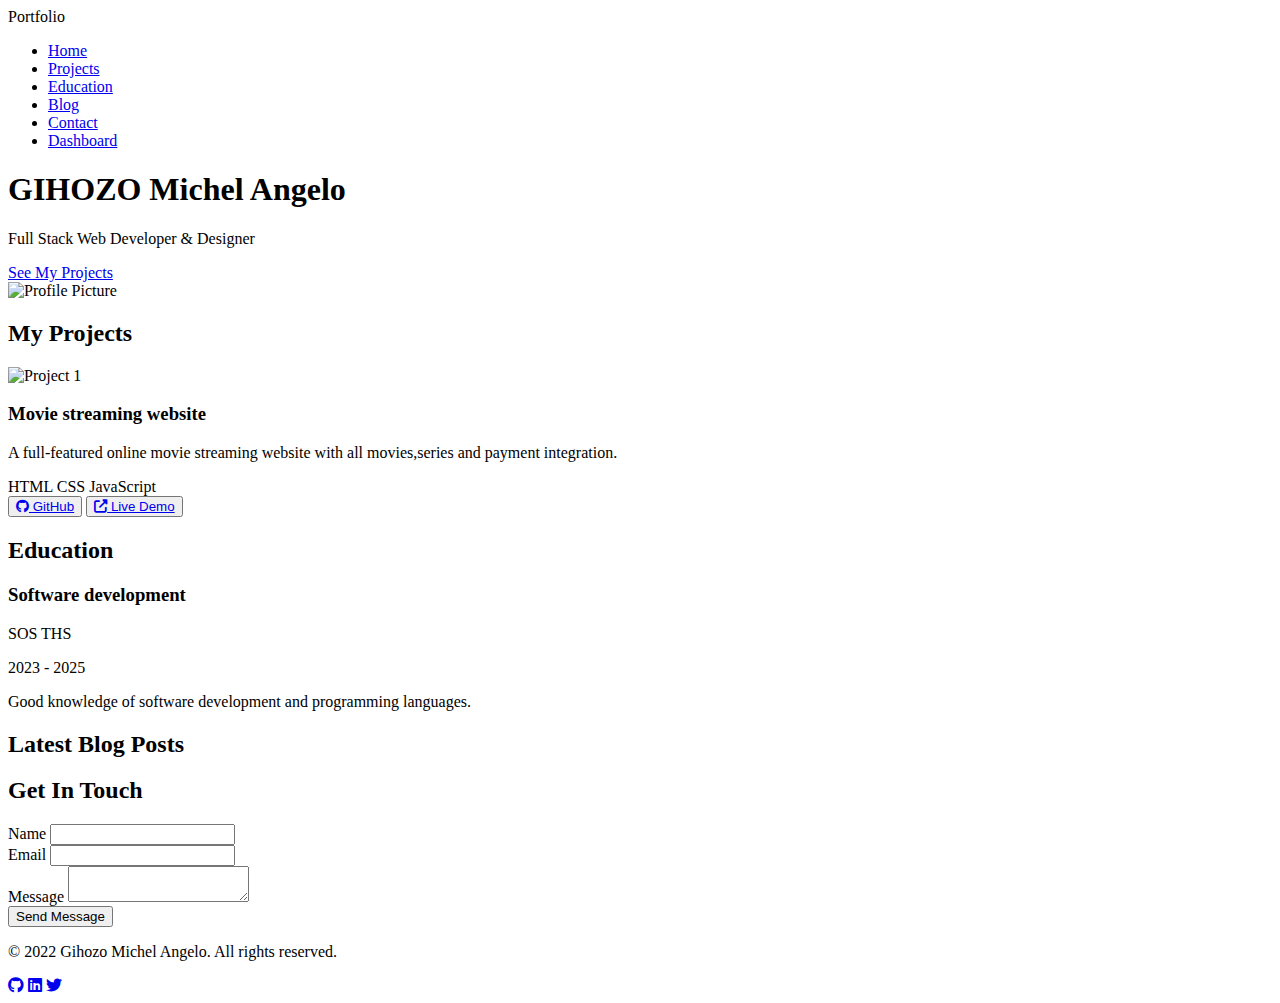
==== index.html @ 3936ee54 "Create index.html" ====
<!DOCTYPE html>
<html lang="en">
<head>
    <meta charset="UTF-8">
    <meta name="viewport" content="width=device-width, initial-scale=1.0">
    <title>My Portfolio</title>
    <link rel="stylesheet" href="css/style.css">
    <link rel="stylesheet" href="https://cdnjs.cloudflare.com/ajax/libs/font-awesome/6.5.1/css/all.min.css">
    <link href="https://fonts.googleapis.com/css2?family=Poppins:wght@300;400;500;600;700&display=swap" rel="stylesheet">
</head>
<body>
    <nav class="navbar">
        <div class="nav-brand">Portfolio</div>
        <ul class="nav-menu">
            <li><a href="#home">Home</a></li>
            <li><a href="#projects">Projects</a></li>
            <li><a href="#education">Education</a></li>
            <li><a href="#blog">Blog</a></li>
            <li><a href="#contact">Contact</a></li>
            <li><a href="dashboard.html" class="dashboard-link">Dashboard</a></li>
        </ul>
        <div class="hamburger">
            <span class="bar"></span>
            <span class="bar"></span>
            <span class="bar"></span>
        </div>
    </nav>

    <section id="home" class="hero">
        <div class="hero-content">
            <div class="hero-text">
                <h1>GIHOZO Michel Angelo</h1>
                <p class="tagline">Full Stack Web Developer & Designer</p>
                <a href="#projects" class="cta-button">See My Projects</a>
            </div>
            <div class="hero-image">
                <img src="🐻.jpg" alt="Profile Picture">
            </div>
        </div>
    </section>

    <section id="projects" class="projects">
        <h2>My Projects</h2>
        <div class="projects-grid">
            <div class="project-card">
                <img src="images/project1.jpg" alt="Project 1">
                <h3>Movie streaming website</h3>
                <p>A full-featured online movie streaming website with all movies,series and payment integration.</p>
                <div class="technologies">
                    <span>HTML</span>
                    <span>CSS</span>
                    <span>JavaScript</span>
                </div>
                <div class="project-links">
                    <button class="submit-btn1">
                      <a href="#" class="github-link"><i class="fab fa-github"></i> GitHub</a>
                    </button>
                    <button class="submit-btn1">
                     <a href="https://iwacucinemaa.netlify.app" class="demo-link"><i class="fas fa-external-link-alt"></i> Live Demo</a>
                    </button>
                </div>
            </div>
        </div>
    </section>

    <section id="education" class="education">
        <h2>Education</h2>
        <div class="education-timeline">
            <div class="education-item">
                <h3>Software development</h3>
                <p class="school">SOS THS</p>
                <p class="duration">2023 - 2025</p>
                <p class="description">Good knowledge of software development and programming languages.</p>
            </div>
        </div>
    </section>

    <section id="blog" class="blog">
        <h2>Latest Blog Posts</h2>
        <div class="blog-grid" id="blogPosts">
        </div>
    </section>

    
    <section id="contact" class="contact">
        <h2>Get In Touch</h2>
        <div class="contact-container">
            <form id="contactForm" class="contact-form">
                <div class="form-group">
                    <label for="name">Name</label>
                    <input type="text" id="name" name="name" required>
                </div>
                <div class="form-group">
                    <label for="email">Email</label>
                    <input type="email" id="email" name="email" required>
                </div>
                <div class="form-group">
                    <label for="message">Message</label>
                    <textarea id="message" name="message" required></textarea>
                </div>
                <button type="submit" class="submit-btn">Send Message</button>
            </form>
        </div>
    </section>

    <!-- Footer -->
    <footer class="footer">
        <div class="footer-content">
            <div class="footer-info">
                <p>&copy; 2022 Gihozo Michel Angelo. All rights reserved.</p>
            </div>
            <div class="social-links">
                <a href="https://github.com/angelo-xo"><i class="fab fa-github"></i></a>
                <a href="https://linkedin.com/in/...."><i class="fab fa-linkedin"></i></a>
                <a href="https://x.com/"><i class="fab fa-twitter"></i></a>
            </div>
        </div>
    </footer>

    <script src="js/main.js"></script>
</body>
</html>
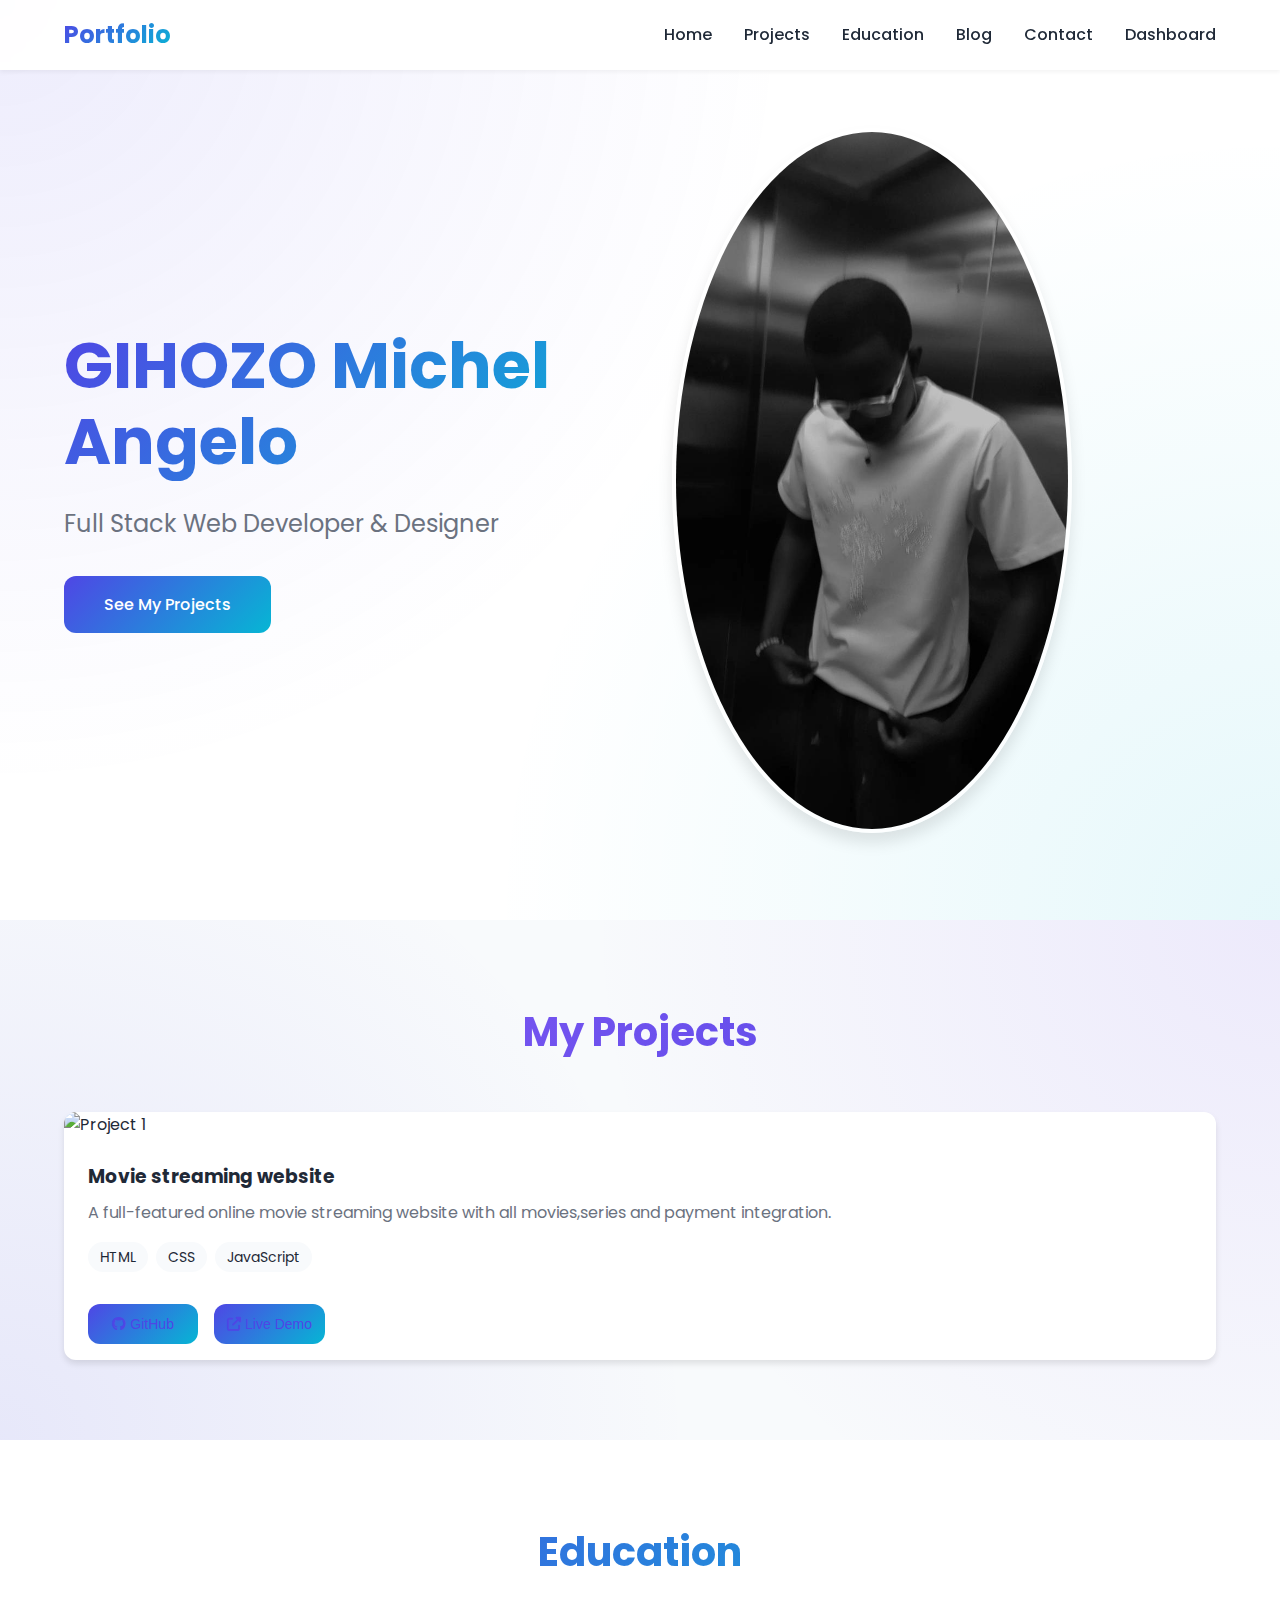
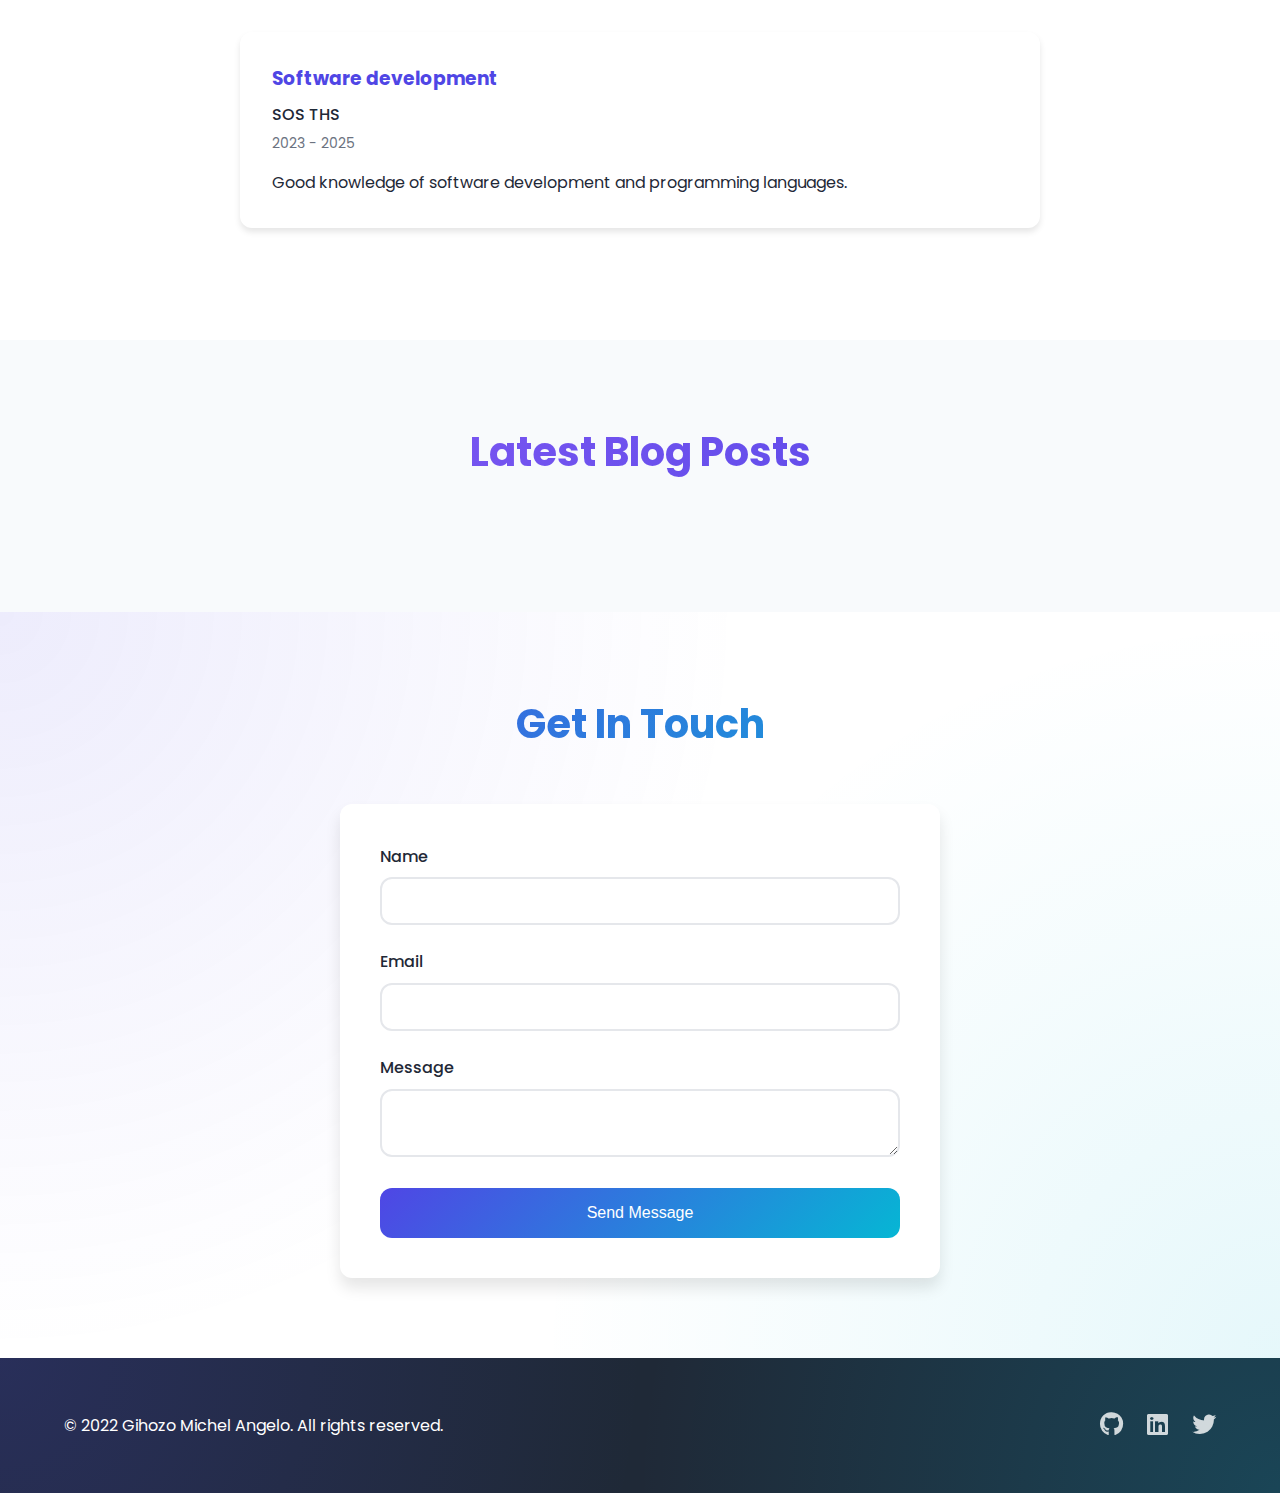
==== commit ffb399f1: "index.html" ====
--- a/index.html
+++ b/index.html
@@ -4,7 +4,7 @@
     <meta charset="UTF-8">
     <meta name="viewport" content="width=device-width, initial-scale=1.0">
     <title>My Portfolio</title>
-    <link rel="stylesheet" href="css/style.css">
+    <link rel="stylesheet" href="style.css">
     <link rel="stylesheet" href="https://cdnjs.cloudflare.com/ajax/libs/font-awesome/6.5.1/css/all.min.css">
     <link href="https://fonts.googleapis.com/css2?family=Poppins:wght@300;400;500;600;700&display=swap" rel="stylesheet">
 </head>
--- a/style.css
+++ b/style.css
@@ -0,0 +1,675 @@
+:root {
+    --primary-color: #4f46e5;
+    --primary-dark: #4338ca;
+    --secondary-color: #06b6d4;
+    --accent-color: #8b5cf6;
+    --text-color: #1f2937;
+    --light-text: #6b7280;
+    --background: #ffffff;
+    --section-bg: #f8fafc;
+    --gradient-1: linear-gradient(135deg, #4f46e5 0%, #06b6d4 100%);
+    --gradient-2: linear-gradient(135deg, #8b5cf6 0%, #4f46e5 100%);
+    --shadow-sm: 0 2px 4px rgba(0,0,0,0.05);
+    --shadow-md: 0 4px 6px rgba(0,0,0,0.1);
+    --shadow-lg: 0 10px 15px rgba(0,0,0,0.1);
+    --transition: all 0.3s cubic-bezier(0.4, 0, 0.2, 1);
+    --border-radius: 12px;
+}
+
+* {
+    margin: 0;
+    padding: 0;
+    box-sizing: border-box;
+}
+
+html {
+    scroll-behavior: smooth;
+}
+
+body {
+    font-family: 'Poppins', sans-serif;
+    line-height: 1.6;
+    color: var(--text-color);
+    background-color: var(--background);
+}
+
+::-webkit-scrollbar {
+    width: 10px;
+}
+
+::-webkit-scrollbar-track {
+    background: var(--section-bg);
+}
+
+::-webkit-scrollbar-thumb {
+    background: var(--primary-color);
+    border-radius: 5px;
+}
+
+::-webkit-scrollbar-thumb:hover {
+    background: var(--primary-dark);
+}
+
+.navbar {
+    position: fixed;
+    top: 0;
+    width: 100%;
+    background: rgba(255, 255, 255, 0.95);
+    backdrop-filter: blur(10px);
+    padding: 1rem 5%;
+    display: flex;
+    justify-content: space-between;
+    align-items: center;
+    box-shadow: var(--shadow-sm);
+    z-index: 1000;
+    transition: var(--transition);
+}
+
+.navbar.scrolled {
+    padding: 0.8rem 5%;
+    background: rgba(255, 255, 255, 0.98);
+}
+
+.nav-brand {
+    font-size: 1.5rem;
+    font-weight: 700;
+    background: var(--gradient-1);
+    -webkit-background-clip: text;
+    background-clip: text;
+    -webkit-text-fill-color: transparent;
+}
+
+.nav-menu {
+    display: flex;
+    list-style: none;
+    gap: 2rem;
+}
+
+.nav-menu a {
+    text-decoration: none;
+    color: var(--text-color);
+    font-weight: 500;
+    transition: var(--transition);
+    position: relative;
+}
+
+.nav-menu a::after {
+    content: '';
+    position: absolute;
+    bottom: -5px;
+    left: 0;
+    width: 0;
+    height: 2px;
+    background: var(--gradient-1);
+    transition: var(--transition);
+}
+
+.nav-menu a:hover::after {
+    width: 100%;
+}
+
+.hamburger {
+    display: none;
+    cursor: pointer;
+}
+
+.bar {
+    display: block;
+    width: 25px;
+    height: 3px;
+    margin: 5px auto;
+    background-color: var(--text-color);
+    transition: var(--transition);
+}
+
+.hero {
+    padding: 8rem 5% 5rem;
+    min-height: 100vh;
+    display: flex;
+    align-items: center;
+    background: 
+        radial-gradient(circle at 0% 0%, rgba(79, 70, 229, 0.1) 0%, transparent 50%),
+        radial-gradient(circle at 100% 100%, rgba(6, 182, 212, 0.1) 0%, transparent 50%);
+}
+
+.hero-content {
+    display: flex;
+    align-items: center;
+    gap: 4rem;
+    max-width: 1200px;
+    margin: 0 auto;
+}
+
+.hero-text {
+    flex: 1;
+    animation: slideInLeft 1s ease-out;
+}
+
+.hero-text h1 {
+    font-size: 4rem;
+    line-height: 1.2;
+    margin-bottom: 1.5rem;
+    background: var(--gradient-1);
+    -webkit-background-clip: text;
+    background-clip: text;
+    -webkit-text-fill-color: transparent;
+}
+
+.tagline {
+    font-size: 1.5rem;
+    color: var(--light-text);
+    margin-bottom: 2rem;
+}
+
+.hero-image {
+    flex: 1;
+    animation: floatAnimation 3s ease-in-out infinite;
+}
+
+.hero-image img {
+    width: 100%;
+    max-width: 400px;
+    border-radius: 50%;
+    box-shadow: var(--shadow-lg);
+    transition: var(--transition);
+    border: 4px solid rgba(255, 255, 255, 0.8);
+}
+
+.hero-image img:hover {
+    transform: scale(1.05);
+}
+
+.cta-button {
+    display: inline-block;
+    padding: 1rem 2.5rem;
+    background: var(--gradient-1);
+    color: white;
+    text-decoration: none;
+    border-radius: var(--border-radius);
+    font-weight: 500;
+    transition: var(--transition);
+    position: relative;
+    overflow: hidden;
+    z-index: 1;
+}
+
+.cta-button::before {
+    content: '';
+    position: absolute;
+    top: 0;
+    left: 0;
+    width: 100%;
+    height: 100%;
+    background: var(--gradient-2);
+    z-index: -1;
+    transition: var(--transition);
+    opacity: 0;
+}
+
+.cta-button:hover::before {
+    opacity: 1;
+}
+
+.cta-button:hover {
+    transform: translateY(-3px);
+    box-shadow: var(--shadow-lg);
+}
+
+.projects {
+    padding: 5rem 5%;
+    background: var(--section-bg);
+    position: relative;
+    overflow: hidden;
+}
+
+.projects::before {
+    content: '';
+    position: absolute;
+    top: 0;
+    left: 0;
+    width: 100%;
+    height: 100%;
+    background: 
+        radial-gradient(circle at 100% 0%, rgba(139, 92, 246, 0.1) 0%, transparent 50%),
+        radial-gradient(circle at 0% 100%, rgba(79, 70, 229, 0.1) 0%, transparent 50%);
+    pointer-events: none;
+}
+
+.projects h2 {
+    text-align: center;
+    margin-bottom: 3rem;
+    font-size: 2.5rem;
+    background: var(--gradient-2);
+    -webkit-background-clip: text;
+    background-clip: text;
+    -webkit-text-fill-color: transparent;
+}
+
+.projects-grid {
+    display: grid;
+    grid-template-columns: repeat(auto-fit, minmax(300px, 1fr));
+    gap: 2rem;
+    max-width: 1200px;
+    margin: 0 auto;
+}
+
+.project-card {
+    background: var(--background);
+    border-radius: var(--border-radius);
+    overflow: hidden;
+    box-shadow: var(--shadow-md);
+    transition: var(--transition);
+    position: relative;
+}
+
+.project-card::before {
+    content: '';
+    position: absolute;
+    top: 0;
+    left: 0;
+    width: 100%;
+    height: 100%;
+    background: var(--gradient-1);
+    opacity: 0;
+    transition: var(--transition);
+    z-index: 1;
+}
+
+.project-card:hover {
+    transform: translateY(-10px);
+    box-shadow: var(--shadow-lg);
+}
+
+.project-card:hover::before {
+    opacity: 0.1;
+}
+
+.project-card img {
+    width: 100%;
+    height: 200px;
+    object-fit: cover;
+    transition: var(--transition);
+}
+
+.project-card:hover img {
+    transform: scale(1.05);
+}
+
+.project-card h3 {
+    padding: 1.5rem 1.5rem 0.5rem;
+}
+
+.project-card p {
+    padding: 0 1.5rem 1rem;
+    color: var(--light-text);
+}
+
+.technologies {
+    padding: 0 1.5rem 1rem;
+    display: flex;
+    gap: 0.5rem;
+    flex-wrap: wrap;
+}
+
+.technologies span {
+    background: var(--section-bg);
+    padding: 0.25rem 0.75rem;
+    border-radius: 15px;
+    font-size: 0.875rem;
+}
+
+.project-links {
+    padding: 1rem 1.5rem;
+    display: flex;
+    gap: 1rem;
+}
+
+.project-links a {
+    text-decoration: none;
+    color: var(--primary-color);
+    font-size: 0.875rem;
+}
+
+.education {
+    padding: 5rem 5%;
+    position: relative;
+}
+
+.education h2 {
+    text-align: center;
+    margin-bottom: 3rem;
+    font-size: 2.5rem;
+    background: var(--gradient-1);
+    -webkit-background-clip: text;
+    background-clip: text;
+    -webkit-text-fill-color: transparent;
+}
+
+.education-timeline {
+    max-width: 800px;
+    margin: 0 auto;
+    position: relative;
+}
+
+.education-timeline::before {
+    content: '';
+    position: absolute;
+    left: 50%;
+    transform: translateX(-50%);
+    width: 2px;
+    height: 100%;
+    background: var(--gradient-1);
+}
+
+.education-item {
+    background: var(--background);
+    padding: 2rem;
+    border-radius: var(--border-radius);
+    margin-bottom: 2rem;
+    box-shadow: var(--shadow-md);
+    transition: var(--transition);
+    position: relative;
+}
+
+.education-item:hover {
+    transform: translateY(-5px);
+    box-shadow: var(--shadow-lg);
+}
+
+.education-item h3 {
+    color: var(--primary-color);
+    margin-bottom: 0.5rem;
+}
+
+.school {
+    font-weight: 500;
+    margin-bottom: 0.25rem;
+}
+
+.duration {
+    color: var(--light-text);
+    font-size: 0.875rem;
+    margin-bottom: 1rem;
+}
+
+.blog {
+    padding: 5rem 5%;
+    background: var(--section-bg);
+    position: relative;
+}
+
+.blog h2 {
+    text-align: center;
+    margin-bottom: 3rem;
+    font-size: 2.5rem;
+    background: var(--gradient-2);
+    -webkit-background-clip: text;
+    background-clip: text;
+    -webkit-text-fill-color: transparent;
+}
+
+.blog-grid {
+    display: grid;
+    grid-template-columns: repeat(auto-fit, minmax(300px, 1fr));
+    gap: 2rem;
+    max-width: 1200px;
+    margin: 0 auto;
+}
+
+.blog-post {
+    background: var(--background);
+    border-radius: var(--border-radius);
+    padding: 2rem;
+    box-shadow: var(--shadow-md);
+    transition: var(--transition);
+}
+
+.blog-post:hover {
+    transform: translateY(-5px);
+    box-shadow: var(--shadow-lg);
+}
+
+.contact {
+    padding: 5rem 5%;
+    position: relative;
+    overflow: hidden;
+}
+
+.contact::before {
+    content: '';
+    position: absolute;
+    top: 0;
+    left: 0;
+    width: 100%;
+    height: 100%;
+    background: 
+        radial-gradient(circle at 0% 0%, rgba(79, 70, 229, 0.1) 0%, transparent 50%),
+        radial-gradient(circle at 100% 100%, rgba(6, 182, 212, 0.1) 0%, transparent 50%);
+    pointer-events: none;
+}
+
+.contact h2 {
+    text-align: center;
+    margin-bottom: 3rem;
+    font-size: 2.5rem;
+    background: var(--gradient-1);
+    -webkit-background-clip: text;
+    background-clip: text;
+    -webkit-text-fill-color: transparent;
+}
+
+.contact-container {
+    max-width: 600px;
+    margin: 0 auto;
+}
+
+.contact-form {
+    background: var(--background);
+    padding: 2.5rem;
+    border-radius: var(--border-radius);
+    box-shadow: var(--shadow-lg);
+    max-width: 600px;
+    margin: 0 auto;
+    position: relative;
+}
+
+.form-group {
+    margin-bottom: 1.5rem;
+}
+
+.form-group label {
+    display: block;
+    margin-bottom: 0.5rem;
+    font-weight: 500;
+    color: var(--text-color);
+}
+
+.form-group input,
+.form-group textarea {
+    width: 100%;
+    padding: 0.75rem;
+    border: 2px solid #e5e7eb;
+    border-radius: var(--border-radius);
+    font-family: inherit;
+    transition: var(--transition);
+}
+
+.form-group input:focus,
+.form-group textarea:focus {
+    outline: none;
+    border-color: var(--primary-color);
+    box-shadow: 0 0 0 3px rgba(79, 70, 229, 0.1);
+}
+
+.submit-btn {
+    width: 100%;
+    padding: 1rem;
+    background: var(--gradient-1);
+    color: white;
+    border: none;
+    border-radius: var(--border-radius);
+    cursor: pointer;
+    font-size: 1rem;
+    font-weight: 500;
+    transition: var(--transition);
+    position: relative;
+    overflow: hidden;
+}
+.submit-btn1 {
+    width: 10%;
+    padding: 0.7rem;
+    background: var(--gradient-1);
+    color: white;
+    border: none;
+    border-radius: var(--border-radius);
+    cursor: pointer;
+    font-size: 1rem;
+    font-weight: 500;
+    transition: var(--transition);
+    position: relative;
+    overflow: hidden;
+}
+
+.submit-btn::before {
+    content: '';
+    position: absolute;
+    top: 0;
+    left: 0;
+    width: 100%;
+    height: 100%;
+    background: var(--gradient-2);
+    opacity: 0;
+    transition: var(--transition);
+}
+
+.submit-btn:hover::before {
+    opacity: 1;
+}
+                                                                        
+.footer {
+    background: var(--text-color);
+    color: white;
+    padding: 3rem 5%;
+    position: relative;
+    overflow: hidden;
+}
+
+.footer::before {
+    content: '';
+    position: absolute;
+    top: 0;
+    left: 0;
+    width: 100%;
+    height: 100%;
+    background: 
+        radial-gradient(circle at 0% 0%, rgba(79, 70, 229, 0.2) 0%, transparent 50%),
+        radial-gradient(circle at 100% 100%, rgba(6, 182, 212, 0.2) 0%, transparent 50%);
+    pointer-events: none;
+}
+
+.footer-content {
+    max-width: 1200px;
+    margin: 0 auto;
+    display: flex;
+    justify-content: space-between;
+    align-items: center;
+    position: relative;
+    z-index: 1;
+}
+
+.social-links {
+    display: flex;
+    gap: 1.5rem;
+}
+
+.social-links a {
+    color: white;
+    font-size: 1.5rem;
+    transition: var(--transition);
+    opacity: 0.8;
+}
+
+.social-links a:hover {
+    opacity: 1;
+    transform: translateY(-3px);
+    color: var(--secondary-color);
+}
+
+@keyframes slideInLeft {
+    from {
+        opacity: 0;
+        transform: translateX(-50px);
+    }
+    to {
+        opacity: 1;
+        transform: translateX(0);
+    }
+}
+
+@keyframes slideInRight {
+    from {
+        opacity: 0;
+        transform: translateX(50px);
+    }
+    to {
+        opacity: 1;
+        transform: translateX(0);
+    }
+}
+
+@keyframes floatAnimation {
+    0%, 100% {
+        transform: translateY(0);
+    }
+    50% {
+        transform: translateY(-10px);
+    }
+}
+
+@media (max-width: 768px) {
+    .hamburger {
+        display: block;
+    }
+
+    .nav-menu {
+        position: fixed;
+        left: -100%;
+        top: 70px;
+        flex-direction: column;
+        background: rgba(255, 255, 255, 0.95);
+        backdrop-filter: blur(10px);
+        width: 100%;
+        text-align: center;
+        transition: var(--transition);
+        padding: 2rem 0;
+        box-shadow: var(--shadow-md);
+    }
+
+    .nav-menu.active {
+        left: 0;
+    }
+
+    .hero-content {
+        flex-direction: column-reverse;
+        text-align: center;
+        gap: 2rem;
+    }
+
+    .hero-text h1 {
+        font-size: 2.5rem;
+    }
+
+    .hero-image img {
+        max-width: 300px;
+    }
+
+    .footer-content {
+        flex-direction: column;
+        gap: 1.5rem;
+        text-align: center;
+    }
+
+    .education-timeline::before {
+        left: 20px;
+    }
+} 